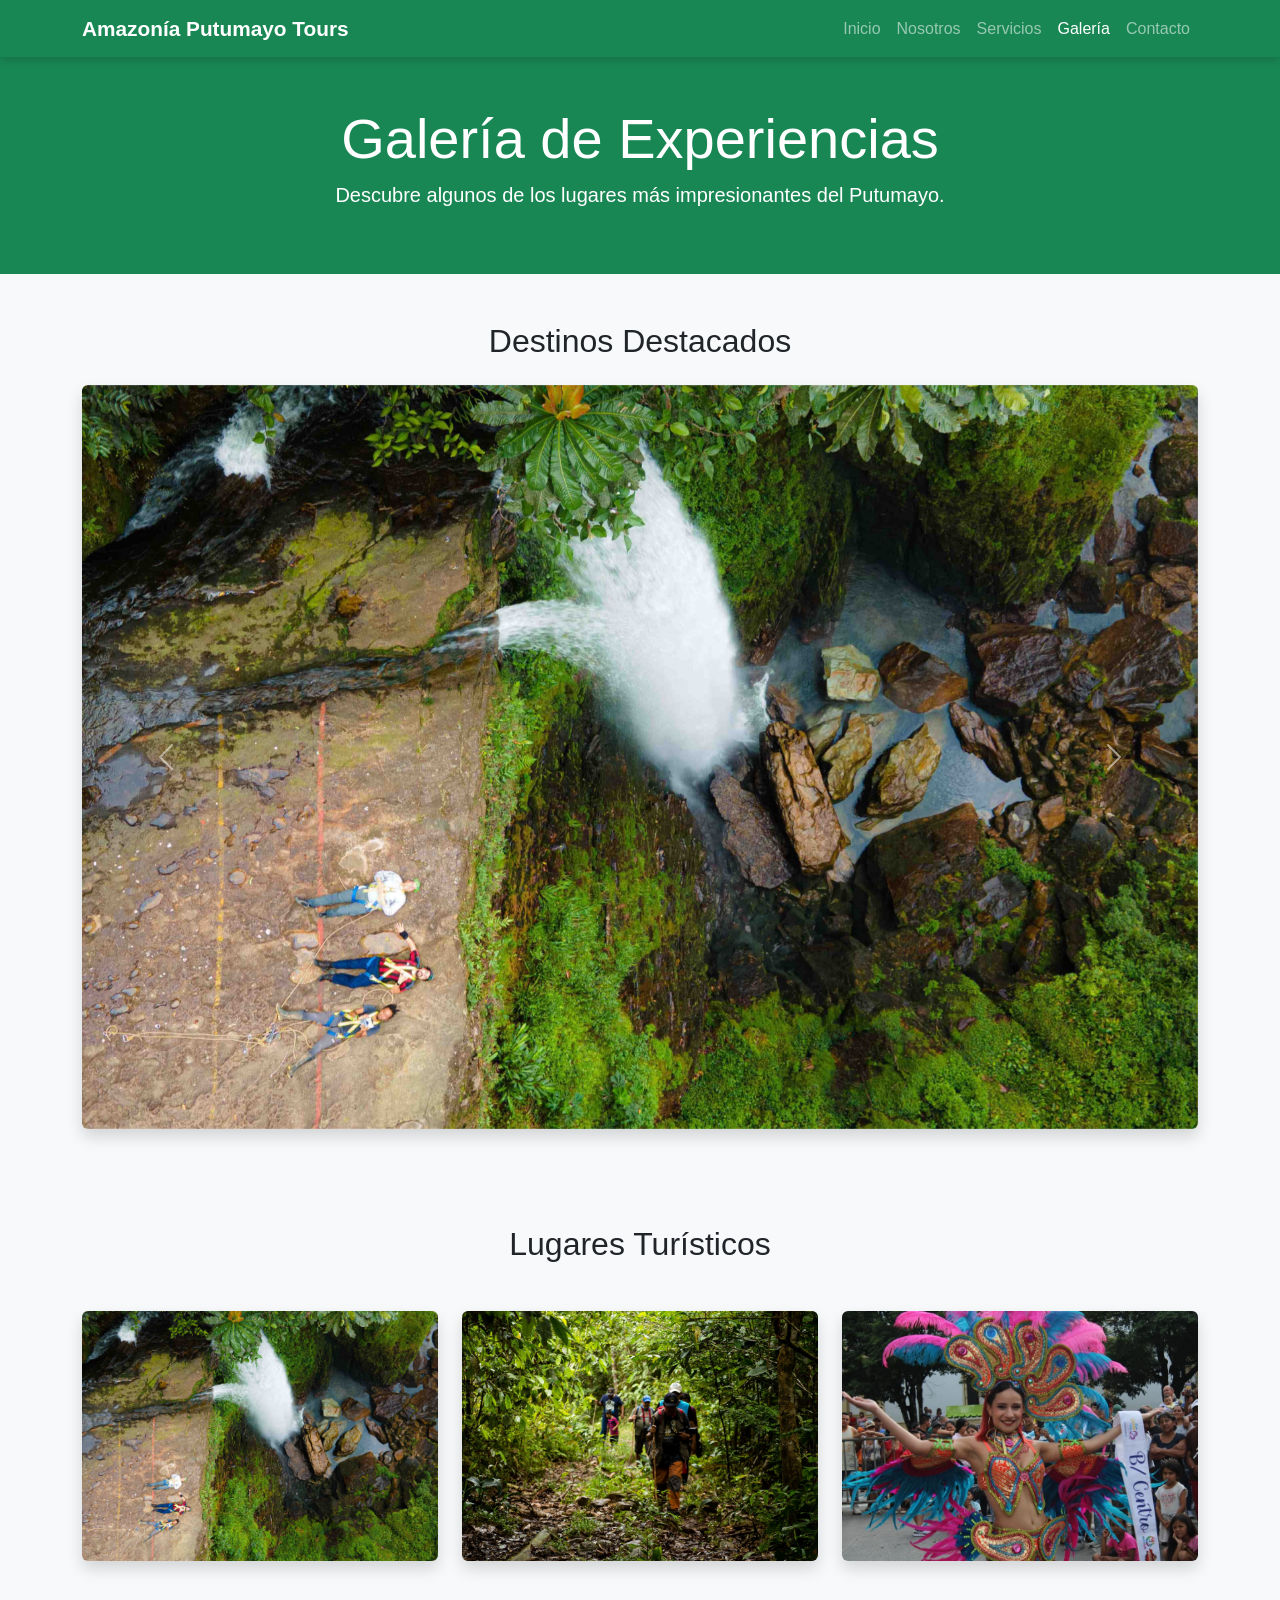
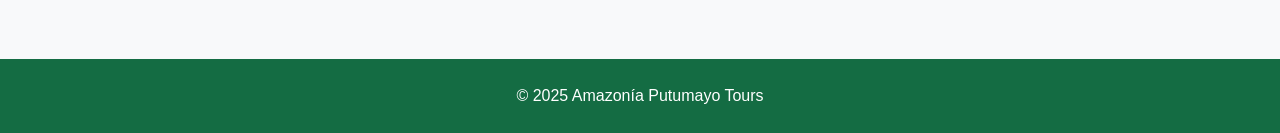
==== galeria.html @ c5208dfe "Proyecto inicial Amazonia Putumayo Tours" ====
<!DOCTYPE html>
<html lang="es">

<head>

    <meta charset="UTF-8">
    <meta name="viewport" content="width=device-width, initial-scale=1.0">

    <title>Galería | Amazonía Putumayo Tours</title>

    <link href="https://cdn.jsdelivr.net/npm/bootstrap@5.3.3/dist/css/bootstrap.min.css" rel="stylesheet">

    <link rel="stylesheet" href="css/estilos.css">

</head>

<body>

    <!-- NAVBAR -->

    <nav class="navbar navbar-expand-lg navbar-dark bg-success sticky-top">

        <div class="container">

            <a class="navbar-brand fw-bold" href="index.html">
                Amazonía Putumayo Tours
            </a>

            <button class="navbar-toggler"
                    type="button"
                    data-bs-toggle="collapse"
                    data-bs-target="#menu">

                <span class="navbar-toggler-icon"></span>

            </button>

            <div class="collapse navbar-collapse" id="menu">

                <ul class="navbar-nav ms-auto">

                    <li class="nav-item">
                        <a class="nav-link" href="index.html">Inicio</a>
                    </li>

                    <li class="nav-item">
                        <a class="nav-link" href="nosotros.html">Nosotros</a>
                    </li>

                    <li class="nav-item">
                        <a class="nav-link" href="servicios.html">Servicios</a>
                    </li>

                    <li class="nav-item">
                        <a class="nav-link active" href="galeria.html">Galería</a>
                    </li>

                    <li class="nav-item">
                        <a class="nav-link" href="contacto.html">Contacto</a>
                    </li>

                </ul>

            </div>

        </div>

    </nav>

    <!-- HEADER -->

    <header class="bg-success text-white text-center py-5">

        <div class="container">

            <h1 class="display-4">
                Galería de Experiencias
            </h1>

            <p class="lead">
                Descubre algunos de los lugares más impresionantes del Putumayo.
            </p>

        </div>

    </header>

    <!-- CARRUSEL -->

    <section class="container py-5">

        <h2 class="text-center mb-4">
            Destinos Destacados
        </h2>

        <div id="carouselPutumayo"
             class="carousel slide shadow rounded overflow-hidden"
             data-bs-ride="carousel">

            <div class="carousel-inner">

                <div class="carousel-item active">
                    <img src="img/galeria1.jpg"
                         class="d-block w-100"
                         alt="Fin del Mundo">
                </div>

                <div class="carousel-item">
                    <img src="img/galeria2.jpg"
                         class="d-block w-100"
                         alt="Senderismo">
                </div>

                <div class="carousel-item">
                    <img src="img/galeria3.jfif"
                         class="d-block w-100"
                         alt="Cultura">
                </div>

            </div>

            <button class="carousel-control-prev"
                    type="button"
                    data-bs-target="#carouselPutumayo"
                    data-bs-slide="prev">

                <span class="carousel-control-prev-icon"></span>

            </button>

            <button class="carousel-control-next"
                    type="button"
                    data-bs-target="#carouselPutumayo"
                    data-bs-slide="next">

                <span class="carousel-control-next-icon"></span>

            </button>

        </div>

    </section>

    <!-- GALERÍA -->

    <section class="container py-5">

        <h2 class="text-center mb-5">
            Lugares Turísticos
        </h2>

        <div class="row g-4 galeria">

            <div class="col-md-4">

                <img src="img/galeria1.jpg"
                     class="img-fluid rounded shadow"

                     data-bs-toggle="modal"
                     data-bs-target="#img1">

            </div>

            <div class="col-md-4">

                <img src="img/galeria2.jpg"
                     class="img-fluid rounded shadow"

                     data-bs-toggle="modal"
                     data-bs-target="#img2">

            </div>

            <div class="col-md-4">

                <img src="img/galeria3.jfif"
                     class="img-fluid rounded shadow"

                     data-bs-toggle="modal"
                     data-bs-target="#img3">

            </div>

        </div>

    </section>

    <!-- MODAL 1 -->

    <div class="modal fade" id="img1">

        <div class="modal-dialog modal-lg">

            <div class="modal-content">

                <img src="img/galeria1.jpg"
                     class="img-fluid">

            </div>

        </div>

    </div>

    <!-- MODAL 2 -->

    <div class="modal fade" id="img2">

        <div class="modal-dialog modal-lg">

            <div class="modal-content">

                <img src="img/galeria2.jpg"
                     class="img-fluid">

            </div>

        </div>

    </div>

    <!-- MODAL 3 -->

    <div class="modal fade" id="img3">

        <div class="modal-dialog modal-lg">

            <div class="modal-content">

                <img src="img/galeria3.jpg"
                     class="img-fluid">

            </div>

        </div>

    </div>

    <!-- FOOTER -->

    <footer class="text-center">

        <div class="container">

            <p class="mb-0">
                © 2025 Amazonía Putumayo Tours
            </p>

        </div>

    </footer>

    <script src="js/script.js"></script>

    <script src="https://cdn.jsdelivr.net/npm/bootstrap@5.3.3/dist/js/bootstrap.bundle.min.js"></script>

</body>

</html>
---- css/estilos.css ----
/* =========================
   CONFIGURACIÓN GENERAL
========================= */

*{
    margin:0;
    padding:0;
    box-sizing:border-box;
}

html{
    scroll-behavior:smooth;
}

body{
    font-family:'Segoe UI',sans-serif;
    overflow-x:hidden;
    background:#f8f9fa;
}

/* =========================
   NAVBAR
========================= */

.navbar{
    box-shadow:0 2px 10px rgba(0,0,0,.2);
}

.navbar-brand{
    font-size:1.3rem;
}

/* =========================
   HERO
========================= */

.hero{
    height:100vh;
    background:url('../img/hero.jpg');
    background-size:cover;
    background-position:center;
    position:relative;
    display:flex;
    justify-content:center;
    align-items:center;
}

.hero::before{
    content:"";
    position:absolute;
    top:0;
    left:0;
    width:100%;
    height:100%;
    background:rgba(0,0,0,.55);
}

.hero-content{
    position:relative;
    z-index:2;
    text-align:center;
    color:white;
    max-width:900px;
}

.hero h1{
    font-size:4rem;
    font-weight:700;
}

.hero p{
    font-size:1.4rem;
    margin:20px 0;
}

/* =========================
   BOTONES
========================= */

.btn{
    transition:.3s;
}

.btn:hover{
    transform:translateY(-3px);
}

/* =========================
   TITULOS
========================= */

.section-title{
    color:#198754;
    font-weight:bold;
}

/* =========================
   CARDS
========================= */

.card{
    border:none;
    overflow:hidden;
    transition:.4s;
}

.card:hover{
    transform:translateY(-10px);
    box-shadow:0 10px 25px rgba(0,0,0,.2);
}

.card img{
    height:250px;
    object-fit:cover;
}

/* =========================
   GALERIA
========================= */

.galeria img{
    width:100%;
    height:250px;
    object-fit:cover;
    border-radius:10px;
    transition:.4s;
    cursor:pointer;
}

.galeria img:hover{
    transform:scale(1.05);
}

/* =========================
   CLIMA
========================= */

.clima-box{
    max-width:600px;
    margin:auto;
    font-size:1.2rem;
}

/* =========================
   ESTADISTICAS
========================= */

.stats{
    background:#198754;
    color:white;
    padding:50px 0;
}

.stats h2{
    font-size:3rem;
}

/* =========================
   FOOTER
========================= */

footer{
    background:#146c43;
    color:white;
    padding:25px;
    margin-top:50px;
}

/* =========================
   MODO OSCURO
========================= */

.dark-mode{
    background:#121212;
    color:white;
}

.dark-mode .card{
    background:#1f1f1f;
    color:white;
}

.dark-mode footer{
    background:#000;
}

/* =========================
   ANIMACIONES
========================= */

.fade-up{
    animation:fadeUp 1s ease;
}

@keyframes fadeUp{

    from{
        opacity:0;
        transform:translateY(30px);
    }

    to{
        opacity:1;
        transform:translateY(0);
    }

}

/* =========================
   RESPONSIVE
========================= */

@media(max-width:768px){

.hero h1{
font-size:2.3rem;
}

.hero p{
font-size:1rem;
}

}
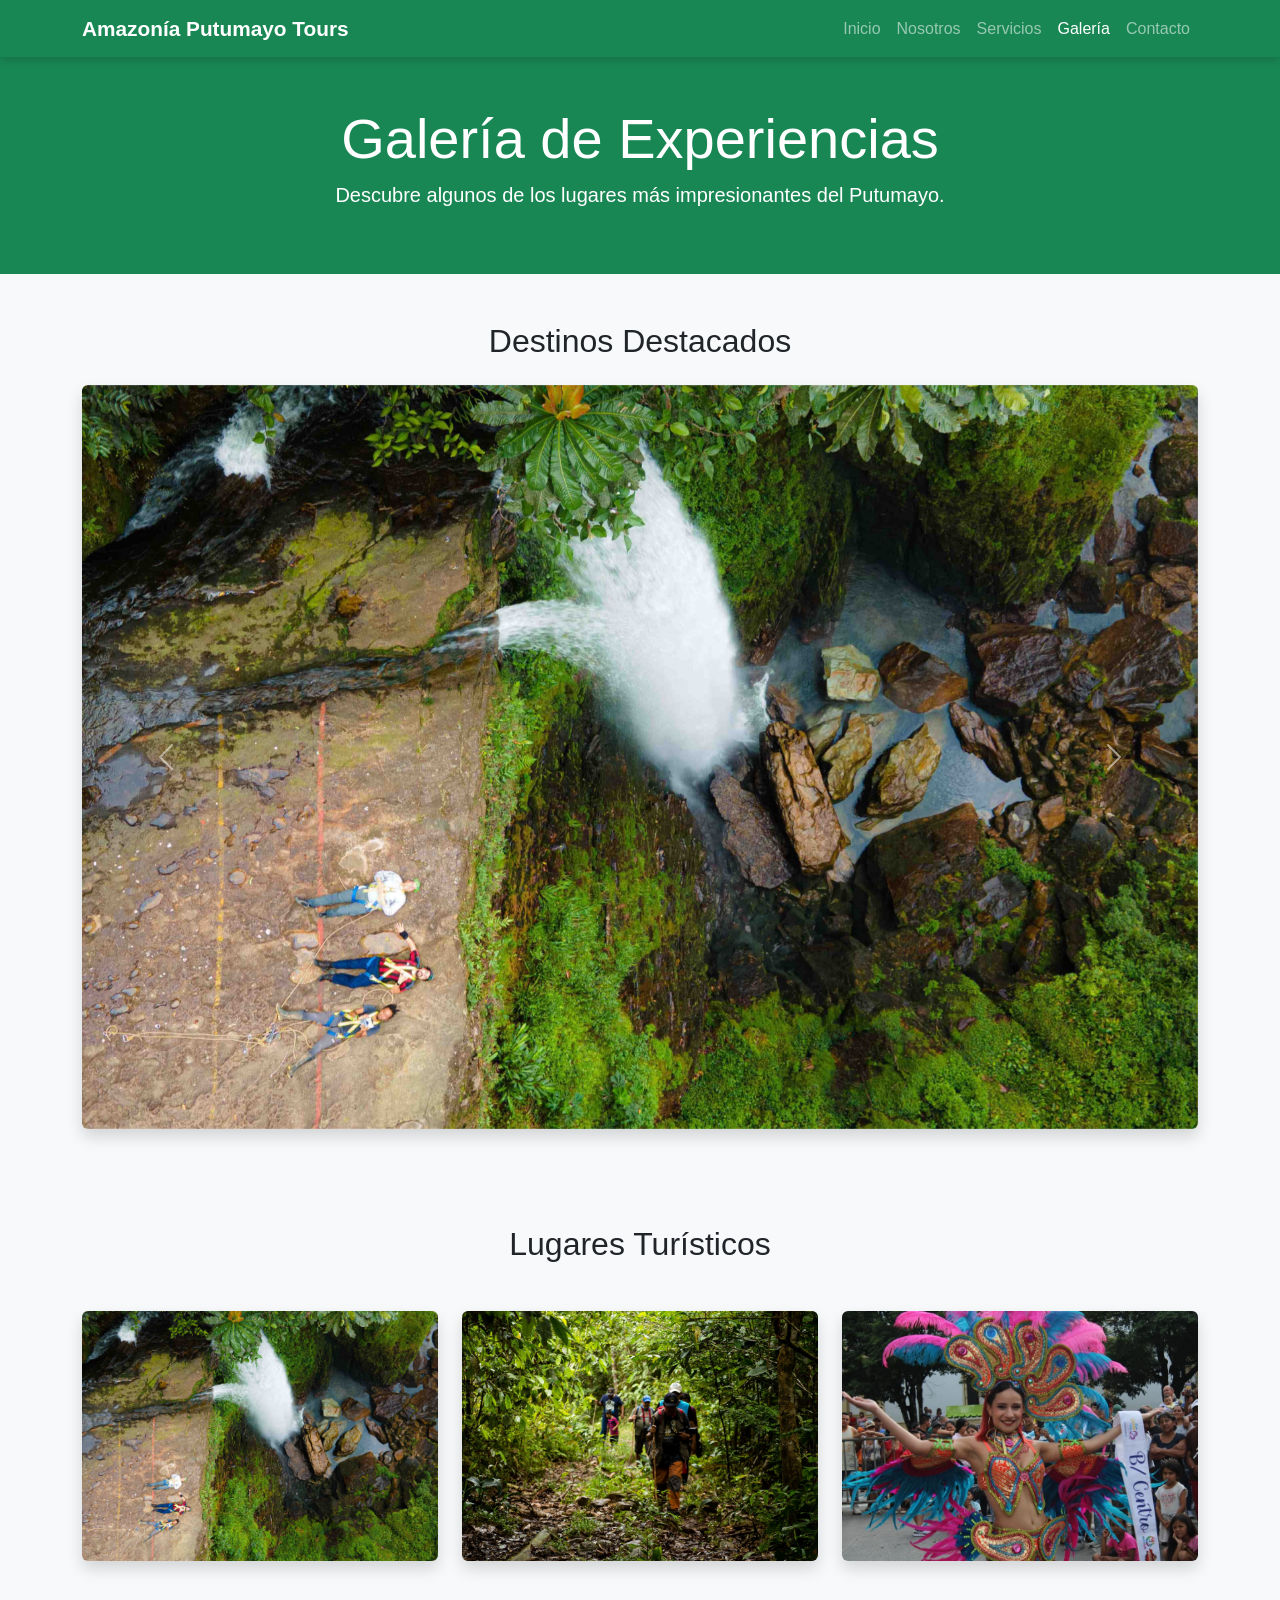
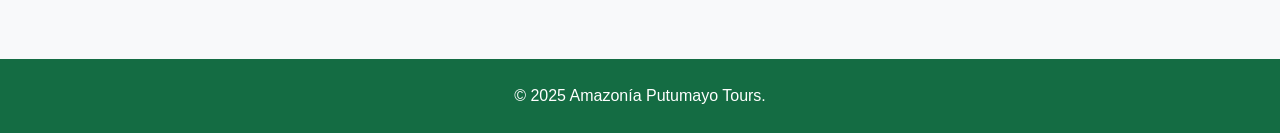
==== commit df7cc9a8: "Mejorar galeria interactiva con Bootstrap" ====
--- a/galeria.html
+++ b/galeria.html
@@ -243,7 +243,7 @@
         <div class="container">
 
             <p class="mb-0">
-                © 2025 Amazonía Putumayo Tours
+                © 2025 Amazonía Putumayo Tours.
             </p>
 
         </div>
--- a/css/estilos.css
+++ b/css/estilos.css
@@ -1,6 +1,5 @@
-/* =========================
-   CONFIGURACIÓN GENERAL
-========================= */
+
+/*CONFIGURACIÓN GENERAL*/
 
 *{
     margin:0;
@@ -18,9 +17,7 @@
     background:#f8f9fa;
 }
 
-/* =========================
-   NAVBAR
-========================= */
+/*NAVBAR*/
 
 .navbar{
     box-shadow:0 2px 10px rgba(0,0,0,.2);
@@ -30,9 +27,7 @@
     font-size:1.3rem;
 }
 
-/* =========================
-   HERO
-========================= */
+/* HERO */
 
 .hero{
     height:100vh;
@@ -73,9 +68,7 @@
     margin:20px 0;
 }
 
-/* =========================
-   BOTONES
-========================= */
+/* BOTONES */
 
 .btn{
     transition:.3s;
@@ -85,18 +78,14 @@
     transform:translateY(-3px);
 }
 
-/* =========================
-   TITULOS
-========================= */
+/* TITULOS */
 
 .section-title{
     color:#198754;
     font-weight:bold;
 }
 
-/* =========================
-   CARDS
-========================= */
+/* CARDS */
 
 .card{
     border:none;
@@ -114,9 +103,7 @@
     object-fit:cover;
 }
 
-/* =========================
-   GALERIA
-========================= */
+/* GALERIA */
 
 .galeria img{
     width:100%;
@@ -131,9 +118,7 @@
     transform:scale(1.05);
 }
 
-/* =========================
-   CLIMA
-========================= */
+/* CLIMA */
 
 .clima-box{
     max-width:600px;
@@ -141,9 +126,7 @@
     font-size:1.2rem;
 }
 
-/* =========================
-   ESTADISTICAS
-========================= */
+/* ESTADISTICA */
 
 .stats{
     background:#198754;
@@ -155,9 +138,7 @@
     font-size:3rem;
 }
 
-/* =========================
-   FOOTER
-========================= */
+/* FOOTER */
 
 footer{
     background:#146c43;
@@ -166,9 +147,7 @@
     margin-top:50px;
 }
 
-/* =========================
-   MODO OSCURO
-========================= */
+/* MODO OSCURO */
 
 .dark-mode{
     background:#121212;
@@ -184,9 +163,7 @@
     background:#000;
 }
 
-/* =========================
-   ANIMACIONES
-========================= */
+/* ANIMACIONES */
 
 .fade-up{
     animation:fadeUp 1s ease;
@@ -206,9 +183,7 @@
 
 }
 
-/* =========================
-   RESPONSIVE
-========================= */
+/* RESPONSIVE */
 
 @media(max-width:768px){
 
